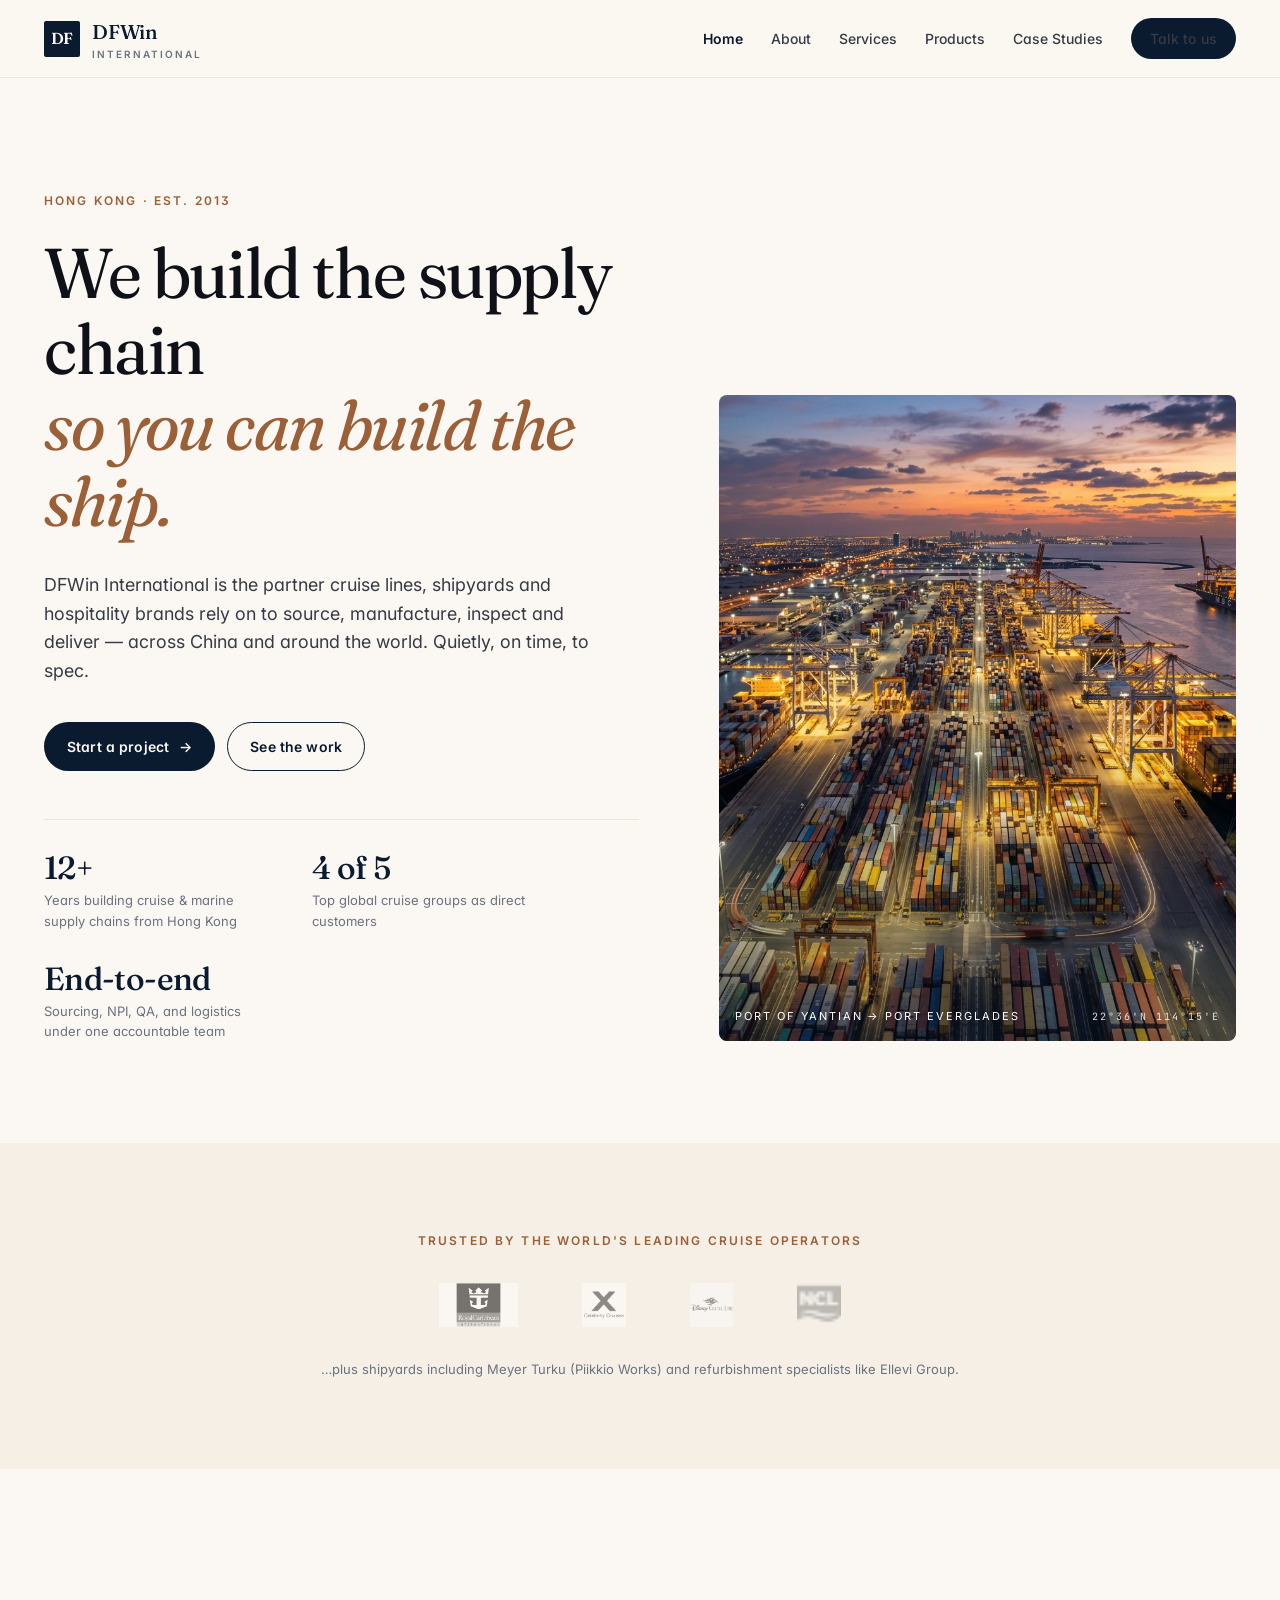
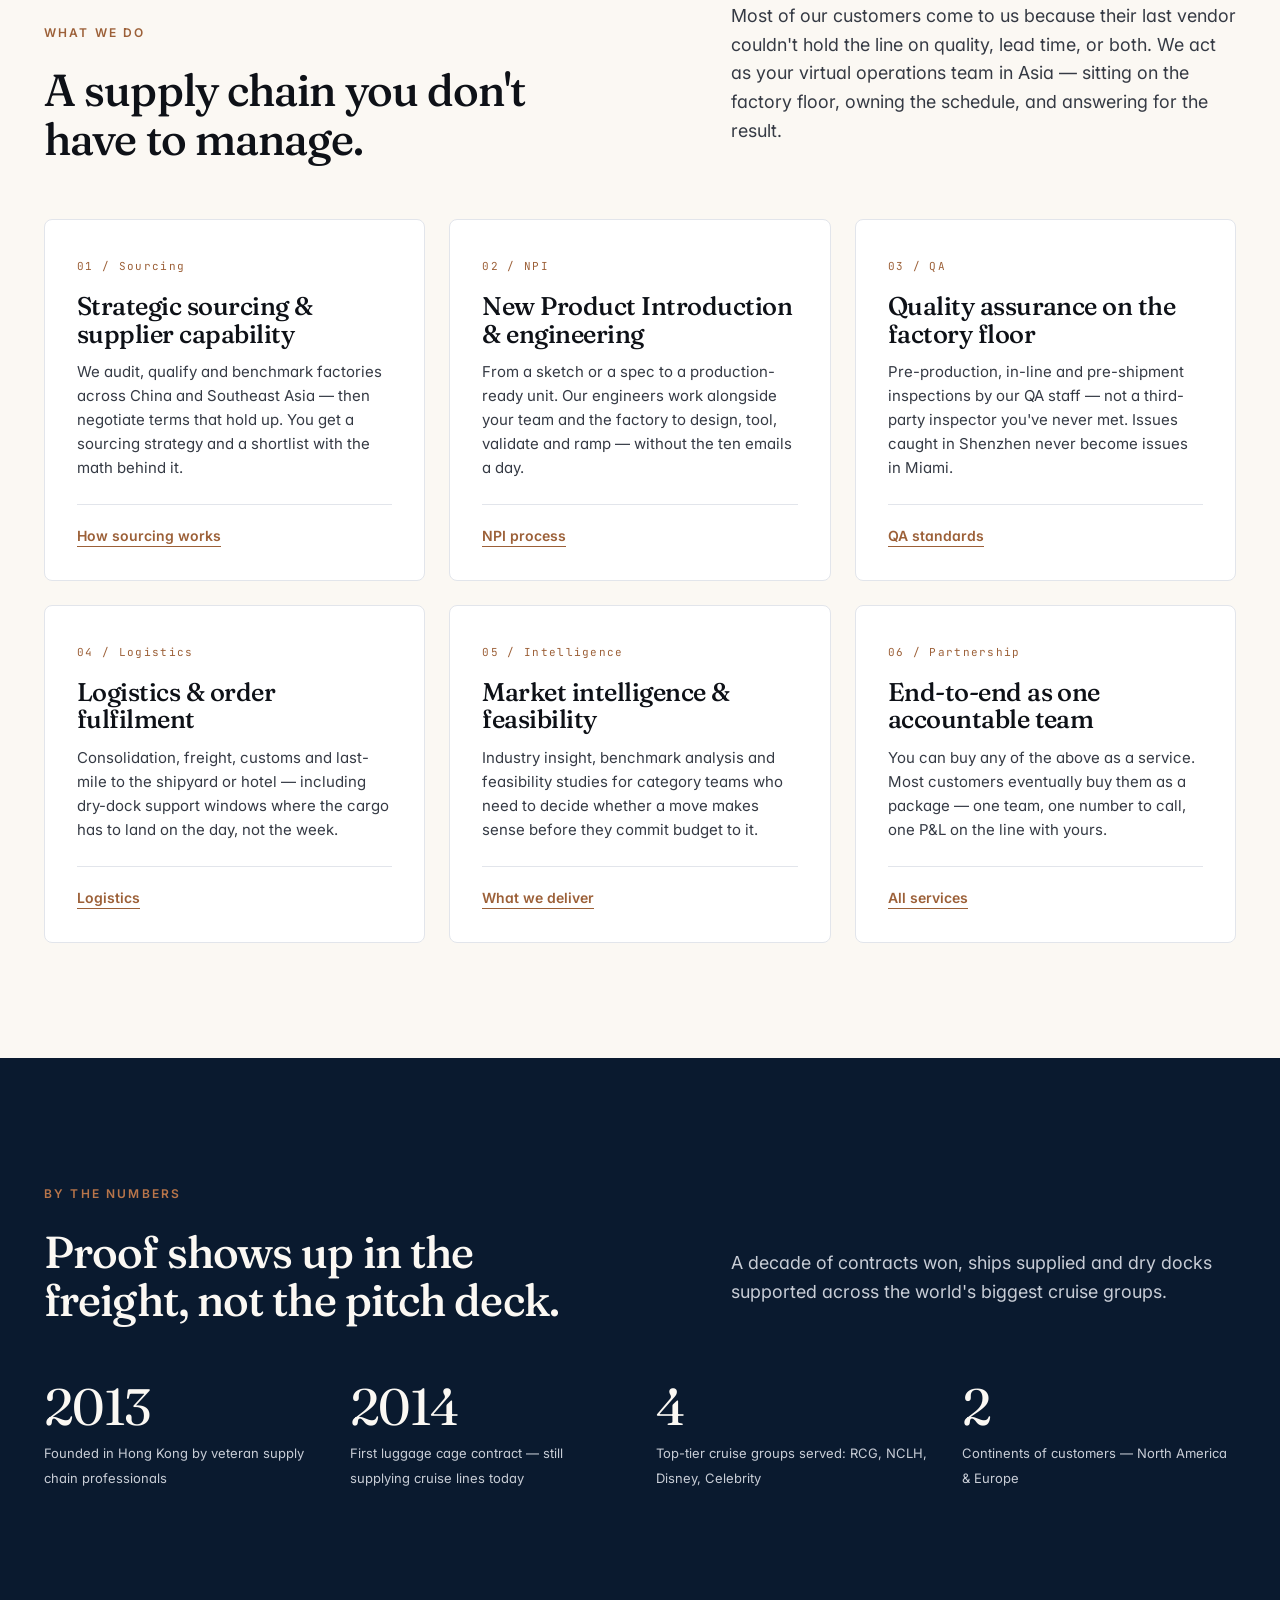
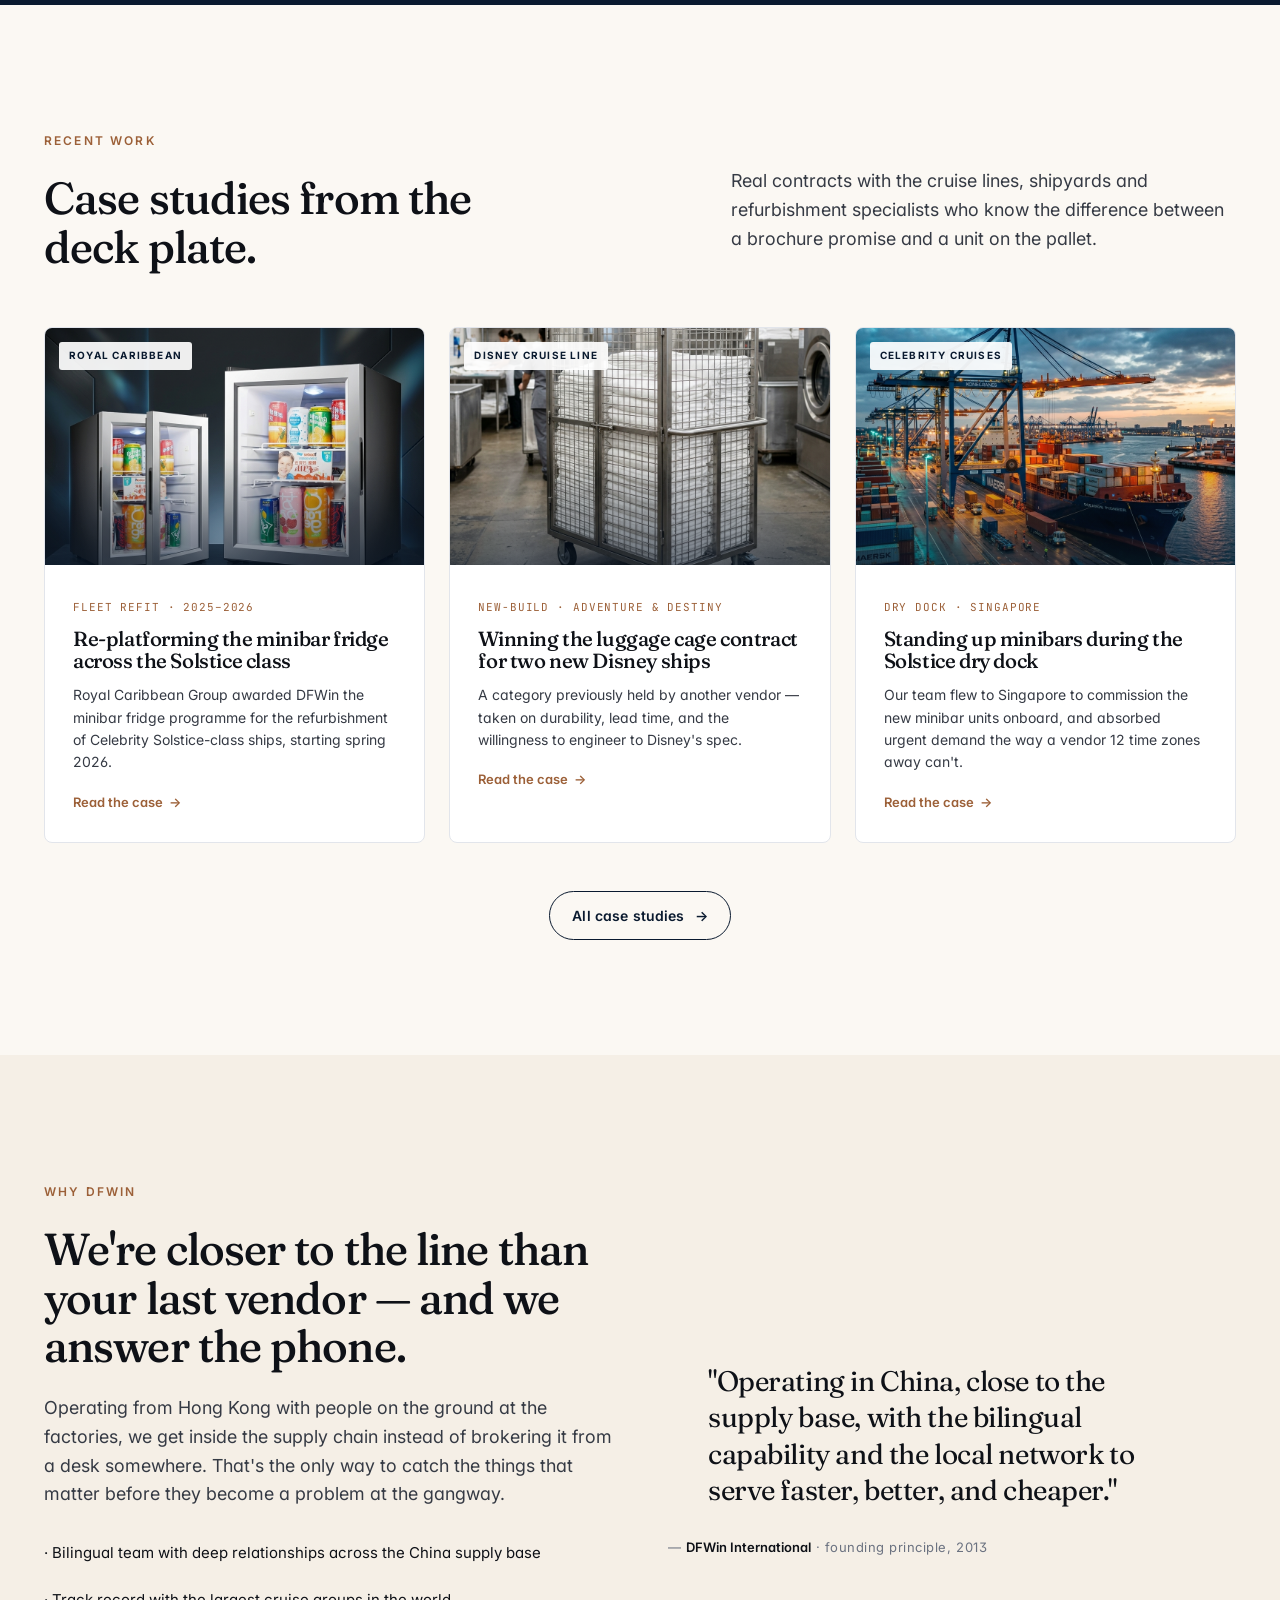
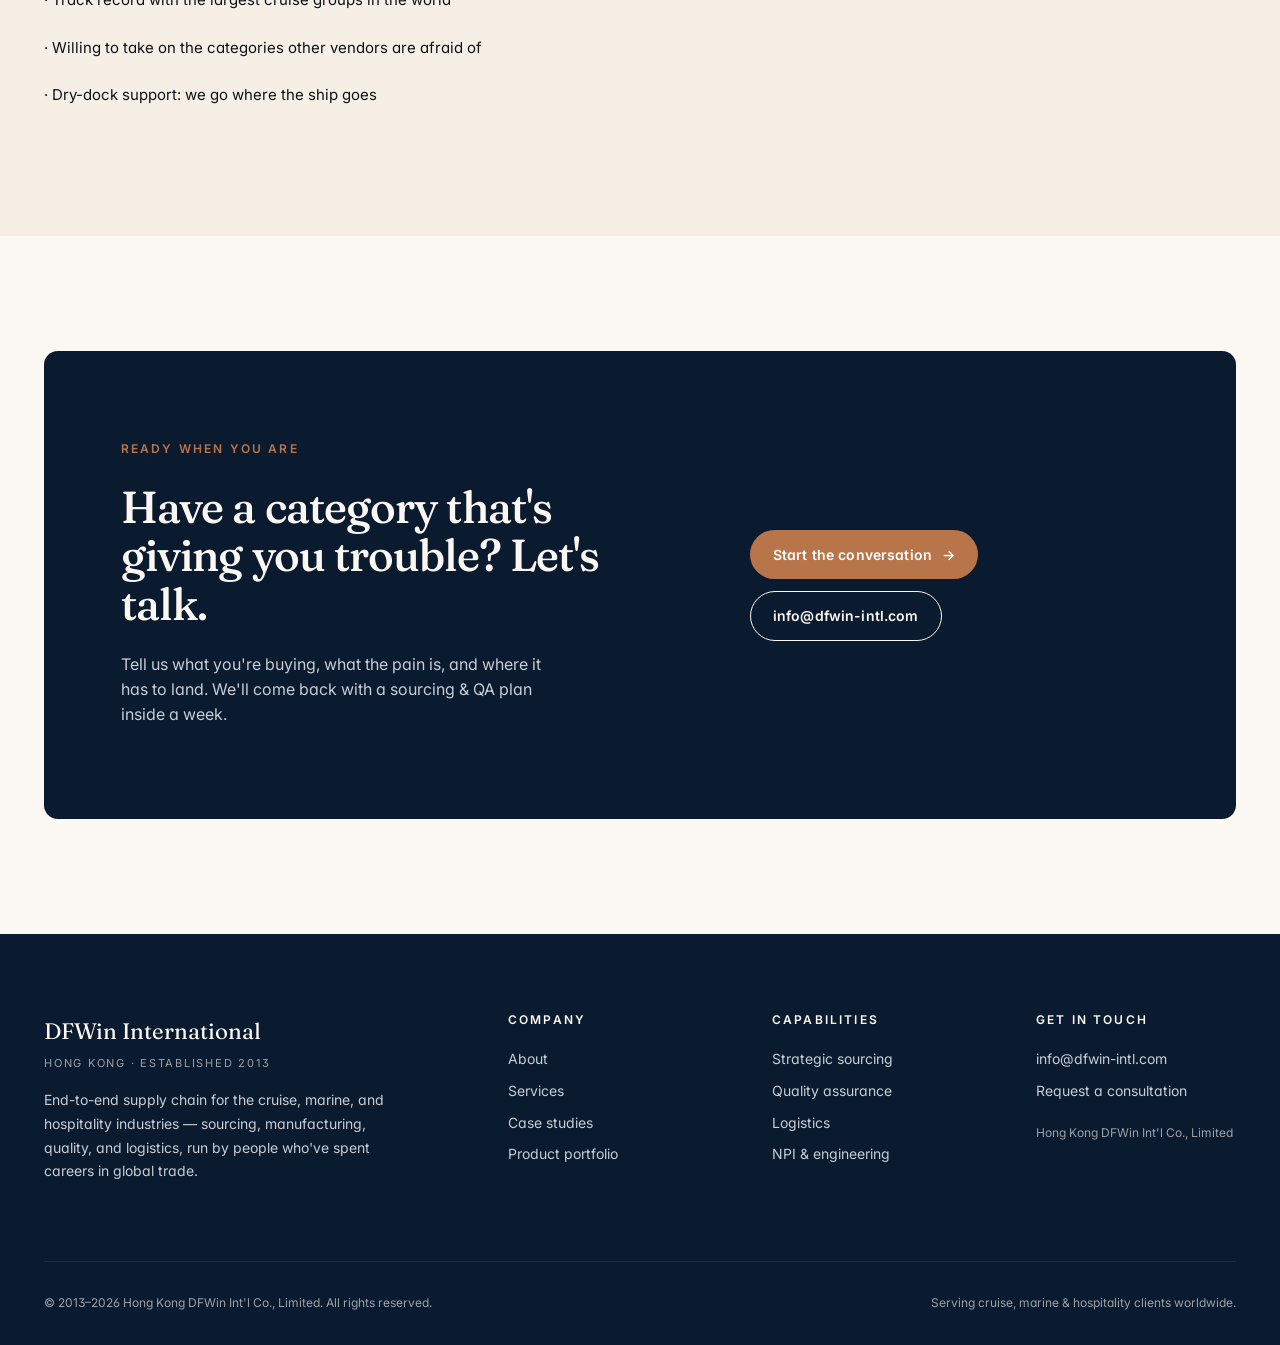
==== index.html @ 31b8bef3 "Initial deploy: DFWin International rebuilt site" ====
<!DOCTYPE html>
<html lang="en">
<head>
  <meta charset="UTF-8">
  <meta name="viewport" content="width=device-width, initial-scale=1.0">
  <meta name="theme-color" content="#0a1a2f">
  <title>DFWin International — Global supply chain for cruise, marine &amp; hospitality</title>
  <meta name="description" content="DFWin International is a Hong Kong–based supply chain partner serving the world's leading cruise lines and shipyards. Sourcing, NPI, quality assurance and logistics — end-to-end.">
  <meta property="og:type" content="website">
  <meta property="og:title" content="DFWin International — Global supply chain for cruise, marine &amp; hospitality">
  <meta property="og:description" content="Sourcing, NPI, quality assurance and logistics for the cruise and marine hospitality industry.">
  <meta property="og:image" content="images/container_port.png">
  <meta property="og:site_name" content="DFWin International">
  <link rel="preconnect" href="https://fonts.googleapis.com">
  <link rel="preconnect" href="https://fonts.gstatic.com" crossorigin>
  <link href="https://fonts.googleapis.com/css2?family=Fraunces:opsz,wght,SOFT@9..144,300..600,0..100&family=Inter:wght@400;500;600;700&family=JetBrains+Mono:wght@500&display=swap" rel="stylesheet">
  <link rel="stylesheet" href="assets/css/main.css">
</head>
<body>

<header class="nav" role="banner">
  <div class="nav-inner">
    <a class="brand" href="index.html" aria-label="DFWin International — home">
      <span class="brand-mark">DF</span>
      <span>DFWin<small>International</small></span>
    </a>
    <nav class="nav-links" aria-label="Primary">
      <a href="index.html">Home</a>
      <a href="about.html">About</a>
      <a href="services.html">Services</a>
      <a href="products.html">Products</a>
      <a href="case-studies.html">Case Studies</a>
      <a href="contact.html" class="btn btn-primary" style="padding: 9px 18px;">Talk to us</a>
    </nav>
    <button class="nav-mobile-toggle" data-nav-toggle aria-expanded="false" aria-controls="nav-mobile" aria-label="Open menu">
      <svg width="20" height="20" viewBox="0 0 24 24" fill="none" stroke="currentColor" stroke-width="1.6"><path d="M3 7h18M3 12h18M3 17h18" stroke-linecap="round"/></svg>
    </button>
  </div>
  <div class="nav-mobile" id="nav-mobile" data-nav-mobile>
    <a href="index.html">Home</a>
    <a href="about.html">About</a>
    <a href="services.html">Services</a>
    <a href="products.html">Products</a>
    <a href="case-studies.html">Case Studies</a>
    <a href="contact.html">Talk to us</a>
  </div>
</header>

<main>

  <!-- ============== HERO ============== -->
  <section class="hero" aria-labelledby="hero-h">
    <div class="container">
      <div class="hero-grid">
        <div class="reveal">
          <p class="eyebrow mb-3">Hong Kong · Est. 2013</p>
          <h1 id="hero-h" class="font-display">
            We build the supply chain<br>
            <em>so you can build the ship.</em>
          </h1>
          <p class="lede mt-4" style="max-width: 52ch;">
            DFWin International is the partner cruise lines, shipyards and hospitality brands rely on to source, manufacture, inspect and deliver — across China and around the world. Quietly, on time, to spec.
          </p>
          <div class="mt-4" style="display:flex; flex-wrap:wrap; gap:12px; margin-top:36px;">
            <a class="btn btn-primary btn-arrow" href="contact.html">Start a project</a>
            <a class="btn btn-ghost" href="case-studies.html">See the work</a>
          </div>
          <div class="hero-meta">
            <div class="hero-meta-item"><strong>12+</strong><span>Years building cruise &amp; marine supply chains from Hong Kong</span></div>
            <div class="hero-meta-item"><strong>4 of 5</strong><span>Top global cruise groups as direct customers</span></div>
            <div class="hero-meta-item"><strong>End-to-end</strong><span>Sourcing, NPI, QA, and logistics under one accountable team</span></div>
          </div>
        </div>
        <div class="hero-media reveal" aria-hidden="true">
          <img src="images/container_port.png" alt="" loading="eager" decoding="async">
          <div class="hero-tag">
            <span>Port of Yantian → Port Everglades</span>
            <span>22°36'N 114°15'E</span>
          </div>
        </div>
      </div>
    </div>
  </section>

  <!-- ============== TRUSTED BY ============== -->
  <section class="section-tight surface-cream" aria-labelledby="trust-h">
    <div class="container reveal">
      <p id="trust-h" class="eyebrow center mb-4">Trusted by the world's leading cruise operators</p>
      <div class="logo-strip">
        <img src="images/logo-rccl.png" alt="Royal Caribbean Group">
        <img src="images/logo-celebrity.png" alt="Celebrity Cruises">
        <img src="images/logo-disney.png" alt="Disney Cruise Line">
        <img src="images/logo-ncl.png" alt="Norwegian Cruise Line">
      </div>
      <p class="center muted mt-4" style="font-size: 13px;">…plus shipyards including Meyer Turku (Piikkio Works) and refurbishment specialists like Ellevi Group.</p>
    </div>
  </section>

  <!-- ============== WHAT WE DO ============== -->
  <section aria-labelledby="services-h">
    <div class="container">
      <div class="sec-head reveal">
        <div>
          <p class="eyebrow mb-3">What we do</p>
          <h2 id="services-h">A supply chain you don't have to manage.</h2>
        </div>
        <p class="lede">Most of our customers come to us because their last vendor couldn't hold the line on quality, lead time, or both. We act as your virtual operations team in Asia — sitting on the factory floor, owning the schedule, and answering for the result.</p>
      </div>

      <div class="grid grid-3">
        <article class="card reveal">
          <span class="card-num">01 / Sourcing</span>
          <h3>Strategic sourcing &amp; supplier capability</h3>
          <p>We audit, qualify and benchmark factories across China and Southeast Asia — then negotiate terms that hold up. You get a sourcing strategy and a shortlist with the math behind it.</p>
          <div class="card-foot"><a class="btn-link" href="services.html#sourcing">How sourcing works</a></div>
        </article>

        <article class="card reveal" style="transition-delay: 80ms;">
          <span class="card-num">02 / NPI</span>
          <h3>New Product Introduction &amp; engineering</h3>
          <p>From a sketch or a spec to a production-ready unit. Our engineers work alongside your team and the factory to design, tool, validate and ramp — without the ten emails a day.</p>
          <div class="card-foot"><a class="btn-link" href="services.html#npi">NPI process</a></div>
        </article>

        <article class="card reveal" style="transition-delay: 160ms;">
          <span class="card-num">03 / QA</span>
          <h3>Quality assurance on the factory floor</h3>
          <p>Pre-production, in-line and pre-shipment inspections by our QA staff — not a third-party inspector you've never met. Issues caught in Shenzhen never become issues in Miami.</p>
          <div class="card-foot"><a class="btn-link" href="services.html#quality">QA standards</a></div>
        </article>

        <article class="card reveal" style="transition-delay: 240ms;">
          <span class="card-num">04 / Logistics</span>
          <h3>Logistics &amp; order fulfilment</h3>
          <p>Consolidation, freight, customs and last-mile to the shipyard or hotel — including dry-dock support windows where the cargo has to land on the day, not the week.</p>
          <div class="card-foot"><a class="btn-link" href="services.html#logistics">Logistics</a></div>
        </article>

        <article class="card reveal" style="transition-delay: 320ms;">
          <span class="card-num">05 / Intelligence</span>
          <h3>Market intelligence &amp; feasibility</h3>
          <p>Industry insight, benchmark analysis and feasibility studies for category teams who need to decide whether a move makes sense before they commit budget to it.</p>
          <div class="card-foot"><a class="btn-link" href="services.html#intelligence">What we deliver</a></div>
        </article>

        <article class="card reveal" style="transition-delay: 400ms;">
          <span class="card-num">06 / Partnership</span>
          <h3>End-to-end as one accountable team</h3>
          <p>You can buy any of the above as a service. Most customers eventually buy them as a package — one team, one number to call, one P&amp;L on the line with yours.</p>
          <div class="card-foot"><a class="btn-link" href="services.html">All services</a></div>
        </article>
      </div>
    </div>
  </section>

  <!-- ============== STATS / PROOF ============== -->
  <section class="surface-dark" aria-labelledby="proof-h">
    <div class="container">
      <div class="sec-head reveal">
        <div>
          <p class="eyebrow on-dark mb-3">By the numbers</p>
          <h2 id="proof-h">Proof shows up in the freight, not the pitch deck.</h2>
        </div>
        <p class="lede" style="color: var(--ink-300);">A decade of contracts won, ships supplied and dry docks supported across the world's biggest cruise groups.</p>
      </div>
      <div class="stats reveal">
        <div class="stat"><strong>2013</strong><span>Founded in Hong Kong by veteran supply chain professionals</span></div>
        <div class="stat"><strong>2014</strong><span>First luggage cage contract — still supplying cruise lines today</span></div>
        <div class="stat"><strong>4</strong><span>Top-tier cruise groups served: RCG, NCLH, Disney, Celebrity</span></div>
        <div class="stat"><strong>2</strong><span>Continents of customers — North America &amp; Europe</span></div>
      </div>
    </div>
  </section>

  <!-- ============== CASE STUDIES ============== -->
  <section aria-labelledby="cs-h">
    <div class="container">
      <div class="sec-head reveal">
        <div>
          <p class="eyebrow mb-3">Recent work</p>
          <h2 id="cs-h">Case studies from the deck plate.</h2>
        </div>
        <p class="lede">Real contracts with the cruise lines, shipyards and refurbishment specialists who know the difference between a brochure promise and a unit on the pallet.</p>
      </div>

      <div class="grid grid-3">
        <a class="cs-card reveal" href="case-studies/royal-caribbean-minibar.html">
          <div class="cs-card-img">
            <span class="cs-card-logo">Royal Caribbean</span>
            <img src="images/enhanced_minibar_1777583844009.png" alt="Minibar fridge installed in a cruise cabin">
          </div>
          <div class="cs-card-body">
            <span class="cs-card-tag">Fleet refit · 2025–2026</span>
            <h3>Re-platforming the minibar fridge across the Solstice class</h3>
            <p>Royal Caribbean Group awarded DFWin the minibar fridge programme for the refurbishment of Celebrity Solstice-class ships, starting spring 2026.</p>
            <span class="cs-card-foot">Read the case</span>
          </div>
        </a>

        <a class="cs-card reveal" href="case-studies/disney-cruise-luggage-cage.html" style="transition-delay: 80ms;">
          <div class="cs-card-img">
            <span class="cs-card-logo">Disney Cruise Line</span>
            <img src="images/laundry_cage_1777583398647.png" alt="Heavy-duty luggage cage on a cruise ship deck">
          </div>
          <div class="cs-card-body">
            <span class="cs-card-tag">New-build · Adventure &amp; Destiny</span>
            <h3>Winning the luggage cage contract for two new Disney ships</h3>
            <p>A category previously held by another vendor — taken on durability, lead time, and the willingness to engineer to Disney's spec.</p>
            <span class="cs-card-foot">Read the case</span>
          </div>
        </a>

        <a class="cs-card reveal" href="case-studies/celebrity-solstice-drydock.html" style="transition-delay: 160ms;">
          <div class="cs-card-img">
            <span class="cs-card-logo">Celebrity Cruises</span>
            <img src="images/marine_engineering.png" alt="Engineer working dockside during a cruise ship dry dock">
          </div>
          <div class="cs-card-body">
            <span class="cs-card-tag">Dry dock · Singapore</span>
            <h3>Standing up minibars during the Solstice dry dock</h3>
            <p>Our team flew to Singapore to commission the new minibar units onboard, and absorbed urgent demand the way a vendor 12 time zones away can't.</p>
            <span class="cs-card-foot">Read the case</span>
          </div>
        </a>
      </div>

      <div class="center mt-6 reveal">
        <a class="btn btn-ghost btn-arrow" href="case-studies.html">All case studies</a>
      </div>
    </div>
  </section>

  <!-- ============== PULL QUOTE / DIFFERENTIATOR ============== -->
  <section class="surface-cream" aria-labelledby="diff-h">
    <div class="container">
      <div class="grid grid-2 reveal" style="align-items: center;">
        <div>
          <p class="eyebrow mb-3">Why DFWin</p>
          <h2 id="diff-h" class="mb-3">We're closer to the line than your last vendor — and we answer the phone.</h2>
          <p class="lede">Operating from Hong Kong with people on the ground at the factories, we get inside the supply chain instead of brokering it from a desk somewhere. That's the only way to catch the things that matter before they become a problem at the gangway.</p>
          <ul class="flow mt-4" style="list-style: none; padding: 0; font-size: 15px;">
            <li>· Bilingual team with deep relationships across the China supply base</li>
            <li>· Track record with the largest cruise groups in the world</li>
            <li>· Willing to take on the categories other vendors are afraid of</li>
            <li>· Dry-dock support: we go where the ship goes</li>
          </ul>
        </div>
        <figure style="margin: 0;">
          <blockquote class="pull">
            "Operating in China, close to the supply base, with the bilingual capability and the local network to serve faster, better, and cheaper."
          </blockquote>
          <span class="pull-cite">— <strong>DFWin International</strong> · founding principle, 2013</span>
        </figure>
      </div>
    </div>
  </section>

  <!-- ============== CTA ============== -->
  <section aria-labelledby="cta-h">
    <div class="container">
      <div class="cta-band reveal">
        <div>
          <p class="eyebrow on-dark mb-3">Ready when you are</p>
          <h2 id="cta-h">Have a category that's giving you trouble? Let's talk.</h2>
          <p class="mt-3">Tell us what you're buying, what the pain is, and where it has to land. We'll come back with a sourcing &amp; QA plan inside a week.</p>
        </div>
        <div class="cta-actions">
          <a class="btn btn-accent btn-arrow" href="contact.html">Start the conversation</a>
          <a class="btn btn-on-dark btn-ghost" href="mailto:info@dfwin-intl.com">info@dfwin-intl.com</a>
        </div>
      </div>
    </div>
  </section>

</main>

<footer class="footer" role="contentinfo">
  <div class="container">
    <div class="footer-grid">
      <div>
        <div class="footer-brand">DFWin International
          <small>Hong Kong · Established 2013</small>
        </div>
        <p style="max-width: 38ch; font-size: 14px; line-height: 1.7; color: var(--ink-300);">End-to-end supply chain for the cruise, marine, and hospitality industries — sourcing, manufacturing, quality, and logistics, run by people who've spent careers in global trade.</p>
      </div>
      <div>
        <h4>Company</h4>
        <a href="about.html">About</a>
        <a href="services.html">Services</a>
        <a href="case-studies.html">Case studies</a>
        <a href="products.html">Product portfolio</a>
      </div>
      <div>
        <h4>Capabilities</h4>
        <a href="services.html#sourcing">Strategic sourcing</a>
        <a href="services.html#quality">Quality assurance</a>
        <a href="services.html#logistics">Logistics</a>
        <a href="services.html#npi">NPI &amp; engineering</a>
      </div>
      <div>
        <h4>Get in touch</h4>
        <a href="mailto:info@dfwin-intl.com">info@dfwin-intl.com</a>
        <a href="contact.html">Request a consultation</a>
        <p style="font-size: 12px; color: var(--ink-400); margin-top: 16px; line-height: 1.6;">Hong Kong DFWin Int'l Co., Limited</p>
      </div>
    </div>
    <div class="footer-meta">
      <span>© 2013–2026 Hong Kong DFWin Int'l Co., Limited. All rights reserved.</span>
      <span>Serving cruise, marine &amp; hospitality clients worldwide.</span>
    </div>
  </div>
</footer>

<script src="assets/js/main.js"></script>
</body>
</html>
---- assets/css/main.css ----
/* ============================================================
   DFWin International — Design System
   Editorial / premium / maritime B2B
   ============================================================ */

:root {
  /* Brand palette */
  --navy-900: #0a1a2f;
  --navy-800: #11253f;
  --navy-700: #1a3454;
  --navy-600: #2a4a6f;
  --cream-50:  #fbf8f3;
  --cream-100: #f5efe6;
  --cream-200: #ebe2d3;
  --copper-500: #b8754a;
  --copper-600: #9c6038;
  --copper-700: #7a4a2c;
  --teal-700:  #1e5e5e;
  --teal-800:  #144848;
  --ink-900:  #0e1117;
  --ink-800:  #1a1f29;
  --ink-700:  #353a44;
  --ink-500:  #6b7280;
  --ink-400:  #9aa0ab;
  --ink-300:  #c8cdd6;
  --ink-200:  #e2e5eb;
  --ink-100:  #eef0f4;

  /* Semantic */
  --bg:       var(--cream-50);
  --bg-alt:   var(--cream-100);
  --bg-dark:  var(--navy-900);
  --surface:  #ffffff;
  --text:     var(--ink-900);
  --text-soft:var(--ink-700);
  --text-mute:var(--ink-500);
  --accent:   var(--copper-500);
  --rule:     var(--ink-200);

  /* Type */
  --font-display: "Fraunces", Georgia, "Times New Roman", serif;
  --font-sans:    "Inter", -apple-system, BlinkMacSystemFont, "Segoe UI", sans-serif;
  --font-mono:    "JetBrains Mono", ui-monospace, SFMono-Regular, Menlo, monospace;

  /* Scale */
  --container:    1240px;
  --container-tight: 880px;

  /* Radii */
  --r-sm: 4px;
  --r-md: 8px;
  --r-lg: 14px;
  --r-xl: 24px;
}

/* ---------- Reset & base ---------- */
*, *::before, *::after { box-sizing: border-box; }
html { scroll-behavior: smooth; -webkit-text-size-adjust: 100%; }
body {
  margin: 0;
  font-family: var(--font-sans);
  font-weight: 400;
  color: var(--text);
  background: var(--bg);
  line-height: 1.55;
  font-feature-settings: "ss01", "cv11";
  -webkit-font-smoothing: antialiased;
  text-rendering: optimizeLegibility;
}
img { max-width: 100%; height: auto; display: block; }
a { color: inherit; text-decoration: none; }
button { font: inherit; cursor: pointer; }

/* ---------- Typography ---------- */
.font-display { font-family: var(--font-display); font-optical-sizing: auto; }
.eyebrow {
  font-family: var(--font-sans);
  font-size: 12px;
  font-weight: 600;
  letter-spacing: 0.18em;
  text-transform: uppercase;
  color: var(--copper-600);
}
.eyebrow.on-dark { color: var(--copper-500); }

h1, .h1, h2, .h2, h3, .h3, h4, .h4 {
  font-family: var(--font-display);
  font-weight: 500;
  letter-spacing: -0.02em;
  color: var(--text);
  margin: 0;
  line-height: 1.08;
  font-variation-settings: "SOFT" 30, "WONK" 0;
}
h1, .h1 { font-size: clamp(2.6rem, 5.5vw, 4.6rem); font-weight: 400; }
h2, .h2 { font-size: clamp(2rem, 3.5vw, 2.9rem); }
h3, .h3 { font-size: clamp(1.4rem, 2vw, 1.7rem); font-weight: 500; }
h4, .h4 { font-size: 1.15rem; font-weight: 600; font-family: var(--font-sans); letter-spacing: 0; }

.lede { font-size: clamp(1.05rem, 1.4vw, 1.25rem); color: var(--text-soft); line-height: 1.6; max-width: 60ch; }
.muted { color: var(--text-mute); }

::selection { background: var(--copper-500); color: #fff; }

/* ---------- Layout ---------- */
.container { width: 100%; max-width: var(--container); margin: 0 auto; padding: 0 24px; }
.container-tight { max-width: var(--container-tight); margin: 0 auto; padding: 0 24px; }
section { padding: clamp(72px, 9vw, 128px) 0; }
.section-tight { padding: clamp(56px, 6vw, 88px) 0; }

.grid { display: grid; gap: 24px; }
.grid-2 { grid-template-columns: 1fr; gap: 32px; }
.grid-3 { grid-template-columns: 1fr; gap: 24px; }
.grid-4 { grid-template-columns: repeat(2, 1fr); gap: 16px; }
@media (min-width: 740px) {
  .grid-2 { grid-template-columns: 1fr 1fr; gap: 56px; }
  .grid-3 { grid-template-columns: repeat(3, 1fr); }
  .grid-4 { grid-template-columns: repeat(4, 1fr); }
}

/* ---------- Surfaces ---------- */
.surface-cream { background: var(--cream-100); }
.surface-dark  { background: var(--bg-dark); color: var(--cream-50); }
.surface-dark h1, .surface-dark h2, .surface-dark h3, .surface-dark h4 { color: var(--cream-50); }
.surface-dark .lede, .surface-dark .muted { color: var(--ink-300); }
.surface-dark .rule { border-color: rgba(255,255,255,0.12); }

.rule { border-top: 1px solid var(--rule); }
.rule-thin { border-top: 1px solid var(--rule); }

/* ---------- Nav ---------- */
.nav {
  position: sticky;
  top: 0;
  z-index: 50;
  background: rgba(251, 248, 243, 0.85);
  backdrop-filter: saturate(180%) blur(14px);
  -webkit-backdrop-filter: saturate(180%) blur(14px);
  border-bottom: 1px solid rgba(10, 26, 47, 0.08);
}
.nav-inner {
  max-width: var(--container);
  margin: 0 auto;
  padding: 16px 24px;
  display: flex;
  align-items: center;
  justify-content: space-between;
  gap: 24px;
}
.brand { display: flex; align-items: center; gap: 12px; font-family: var(--font-display); font-size: 1.25rem; font-weight: 500; letter-spacing: -0.01em; color: var(--navy-900); }
.brand-mark {
  width: 36px; height: 36px;
  background: var(--navy-900);
  color: var(--cream-50);
  display: grid; place-items: center;
  font-family: var(--font-display);
  font-weight: 600;
  border-radius: 2px;
  letter-spacing: -0.02em;
  font-size: 1rem;
}
.brand small { display: block; font-family: var(--font-sans); font-size: 10px; letter-spacing: 0.2em; color: var(--text-mute); font-weight: 600; text-transform: uppercase; line-height: 1.4; }
.nav-links { display: none; align-items: center; gap: 28px; }
.nav-links a { font-size: 14px; color: var(--text-soft); font-weight: 500; transition: color 150ms ease; }
.nav-links a:hover, .nav-links a[aria-current="page"] { color: var(--navy-900); }
.nav-links a[aria-current="page"] { font-weight: 600; }
@media (min-width: 900px) { .nav-links { display: flex; } }

.nav-mobile-toggle { display: inline-flex; align-items: center; justify-content: center; width: 40px; height: 40px; border: 1px solid var(--rule); background: transparent; border-radius: var(--r-sm); }
@media (min-width: 900px) { .nav-mobile-toggle { display: none; } }

.nav-mobile {
  display: none;
  border-top: 1px solid var(--rule);
  padding: 12px 24px 20px;
  background: var(--bg);
}
.nav-mobile a { display: block; padding: 10px 0; font-size: 15px; color: var(--text-soft); border-bottom: 1px solid var(--rule); }
.nav-mobile.open { display: block; }
@media (min-width: 900px) { .nav-mobile { display: none !important; } }

/* ---------- Buttons ---------- */
.btn { display: inline-flex; align-items: center; gap: 10px; padding: 13px 22px; font-size: 14px; font-weight: 600; letter-spacing: 0.01em; border-radius: 999px; transition: all 200ms ease; border: 1px solid transparent; white-space: nowrap; }
.btn-primary { background: var(--navy-900); color: var(--cream-50); }
.btn-primary:hover { background: var(--navy-700); }
.btn-accent { background: var(--copper-500); color: #fff; }
.btn-accent:hover { background: var(--copper-600); }
.btn-ghost { background: transparent; color: var(--navy-900); border-color: var(--navy-900); }
.btn-ghost:hover { background: var(--navy-900); color: var(--cream-50); }
.btn-link { background: transparent; padding: 0; font-size: 14px; font-weight: 600; color: var(--copper-600); border-bottom: 1px solid currentColor; border-radius: 0; padding-bottom: 2px; }
.btn-link:hover { color: var(--copper-700); }
.btn-on-dark.btn-ghost { color: var(--cream-50); border-color: var(--cream-50); }
.btn-on-dark.btn-ghost:hover { background: var(--cream-50); color: var(--navy-900); }
.btn-arrow::after { content: "→"; transition: transform 200ms ease; }
.btn-arrow:hover::after { transform: translateX(3px); }

/* ---------- Hero ---------- */
.hero {
  position: relative;
  padding-top: clamp(64px, 8vw, 112px);
  padding-bottom: clamp(64px, 8vw, 112px);
  overflow: hidden;
}
.hero-grid { display: grid; grid-template-columns: 1fr; gap: 56px; align-items: end; }
@media (min-width: 1000px) { .hero-grid { grid-template-columns: 1.15fr 1fr; gap: 80px; } }
.hero h1 { margin-bottom: 28px; }
.hero h1 em { font-style: italic; font-weight: 400; color: var(--copper-600); font-feature-settings: "ss01"; }
.hero-meta { display: flex; flex-wrap: wrap; gap: 32px 48px; margin-top: 48px; padding-top: 32px; border-top: 1px solid var(--rule); }
.hero-meta-item { font-size: 13px; color: var(--text-mute); max-width: 220px; }
.hero-meta-item strong { display: block; font-family: var(--font-display); font-size: 2rem; font-weight: 500; color: var(--navy-900); letter-spacing: -0.02em; line-height: 1; margin-bottom: 6px; }

.hero-media {
  position: relative;
  aspect-ratio: 4/5;
  border-radius: var(--r-md);
  overflow: hidden;
  background: var(--ink-200);
}
.hero-media img { width: 100%; height: 100%; object-fit: cover; }
.hero-media::after {
  content: "";
  position: absolute; inset: 0;
  background: linear-gradient(180deg, rgba(10,26,47,0) 50%, rgba(10,26,47,0.35) 100%);
}
.hero-tag {
  position: absolute; left: 16px; bottom: 16px; right: 16px;
  font-size: 11px; letter-spacing: 0.18em; text-transform: uppercase; color: #fff;
  display: flex; align-items: center; justify-content: space-between; gap: 12px;
  z-index: 1;
}
.hero-tag span:last-child { font-family: var(--font-mono); font-size: 10px; opacity: 0.85; }

/* ---------- Section heading ---------- */
.sec-head { display: grid; grid-template-columns: 1fr; gap: 24px; align-items: end; margin-bottom: 56px; }
@media (min-width: 800px) { .sec-head { grid-template-columns: 1.2fr 1fr; gap: 80px; } }
.sec-head h2 { max-width: 18ch; }
.sec-head p { max-width: 50ch; }

/* ---------- Cards ---------- */
.card {
  background: var(--surface);
  border: 1px solid var(--rule);
  border-radius: var(--r-md);
  padding: 32px;
  transition: transform 280ms cubic-bezier(.2,.7,.2,1), box-shadow 280ms ease, border-color 200ms ease;
}
.card:hover {
  transform: translateY(-3px);
  box-shadow: 0 24px 48px -28px rgba(10, 26, 47, 0.25);
  border-color: var(--ink-300);
}
.card-num { font-family: var(--font-mono); font-size: 11px; color: var(--copper-600); letter-spacing: 0.12em; }
.card h3 { margin: 16px 0 12px; }
.card p { color: var(--text-soft); font-size: 15px; line-height: 1.6; margin: 0; }
.card-foot { margin-top: 24px; padding-top: 18px; border-top: 1px solid var(--rule); }

/* Case-study card */
.cs-card {
  display: block;
  background: var(--surface);
  border: 1px solid var(--rule);
  border-radius: var(--r-md);
  overflow: hidden;
  transition: transform 280ms cubic-bezier(.2,.7,.2,1), box-shadow 280ms ease;
}
.cs-card:hover { transform: translateY(-4px); box-shadow: 0 24px 48px -28px rgba(10, 26, 47, 0.25); }
.cs-card-img { aspect-ratio: 16/10; background: var(--ink-200); overflow: hidden; position: relative; }
.cs-card-img img { width: 100%; height: 100%; object-fit: cover; transition: transform 600ms cubic-bezier(.2,.7,.2,1); }
.cs-card:hover .cs-card-img img { transform: scale(1.04); }
.cs-card-img::after {
  content: "";
  position: absolute; inset: 0;
  background: linear-gradient(180deg, rgba(10,26,47,0) 55%, rgba(10,26,47,0.55) 100%);
}
.cs-card-logo {
  position: absolute; top: 14px; left: 14px; z-index: 1;
  background: rgba(255,255,255,0.92); padding: 6px 10px; border-radius: 3px;
  font-size: 10px; font-weight: 700; letter-spacing: 0.12em; text-transform: uppercase; color: var(--navy-900);
}
.cs-card-body { padding: 28px; }
.cs-card-tag { font-family: var(--font-mono); font-size: 11px; color: var(--copper-600); letter-spacing: 0.08em; text-transform: uppercase; }
.cs-card h3 { margin: 10px 0 12px; font-size: clamp(1.2rem, 1.6vw, 1.5rem); }
.cs-card p { color: var(--text-soft); font-size: 14px; margin: 0; line-height: 1.6; }
.cs-card-foot { margin-top: 18px; font-size: 13px; font-weight: 600; color: var(--copper-600); display: inline-flex; align-items: center; gap: 6px; }
.cs-card-foot::after { content: "→"; transition: transform 200ms ease; }
.cs-card:hover .cs-card-foot::after { transform: translateX(4px); }

/* ---------- Logo strip ---------- */
.logo-strip { display: flex; flex-wrap: wrap; gap: 40px 64px; align-items: center; justify-content: center; }
.logo-strip img { height: 36px; width: auto; opacity: 0.55; filter: grayscale(1) contrast(1.05); transition: opacity 200ms ease, filter 200ms ease; }
.logo-strip img:hover { opacity: 1; filter: grayscale(0) contrast(1); }
@media (min-width: 800px) { .logo-strip img { height: 44px; } }

/* ---------- Stats band ---------- */
.stats { display: grid; grid-template-columns: repeat(2, 1fr); gap: 32px; }
@media (min-width: 800px) { .stats { grid-template-columns: repeat(4, 1fr); } }
.stat strong { display: block; font-family: var(--font-display); font-size: clamp(2.5rem, 4vw, 3.5rem); font-weight: 400; line-height: 1; letter-spacing: -0.03em; color: var(--navy-900); margin-bottom: 8px; }
.surface-dark .stat strong { color: var(--cream-50); }
.stat span { font-size: 13px; color: var(--text-mute); }
.surface-dark .stat span { color: var(--ink-300); }

/* ---------- Pull quote / testimonial ---------- */
.pull {
  font-family: var(--font-display);
  font-weight: 400;
  font-size: clamp(1.4rem, 2.2vw, 2rem);
  line-height: 1.3;
  letter-spacing: -0.015em;
  color: var(--text);
  max-width: 26ch;
}
.pull-cite { display: block; margin-top: 24px; font-family: var(--font-sans); font-size: 13px; color: var(--text-mute); letter-spacing: 0.04em; }
.pull-cite strong { color: var(--text); font-weight: 600; letter-spacing: 0; }

/* ---------- CTA band ---------- */
.cta-band {
  background: var(--bg-dark);
  color: var(--cream-50);
  border-radius: var(--r-lg);
  padding: clamp(48px, 6vw, 80px);
  display: grid;
  gap: 32px;
  align-items: center;
  grid-template-columns: 1fr;
}
@media (min-width: 800px) { .cta-band { grid-template-columns: 1.4fr 1fr; gap: 56px; } }
.cta-band h2 { color: var(--cream-50); max-width: 18ch; }
.cta-band p { color: var(--ink-300); max-width: 42ch; }
.cta-actions { display: flex; flex-wrap: wrap; gap: 12px; }

/* ---------- Footer ---------- */
.footer { background: var(--navy-900); color: var(--ink-300); padding: 80px 0 32px; }
.footer h4 { color: var(--cream-50); font-size: 12px; letter-spacing: 0.18em; text-transform: uppercase; margin-bottom: 16px; font-family: var(--font-sans); font-weight: 600; }
.footer a { color: var(--ink-300); font-size: 14px; display: block; padding: 5px 0; transition: color 150ms ease; }
.footer a:hover { color: var(--cream-50); }
.footer-grid { display: grid; gap: 48px; grid-template-columns: 1fr; margin-bottom: 64px; }
@media (min-width: 800px) { .footer-grid { grid-template-columns: 2fr 1fr 1fr 1fr; gap: 64px; } }
.footer-brand { font-family: var(--font-display); font-size: 1.4rem; color: var(--cream-50); margin-bottom: 16px; }
.footer-brand small { display: block; font-family: var(--font-sans); font-size: 11px; color: var(--ink-400); letter-spacing: 0.16em; margin-top: 6px; text-transform: uppercase; }
.footer-meta { display: flex; flex-wrap: wrap; gap: 12px 32px; justify-content: space-between; padding-top: 32px; border-top: 1px solid rgba(255,255,255,0.08); font-size: 12px; color: var(--ink-400); }

/* ---------- Utilities ---------- */
.flow > * + * { margin-top: 24px; }
.mt-2 { margin-top: 16px; } .mt-3 { margin-top: 24px; } .mt-4 { margin-top: 32px; } .mt-6 { margin-top: 48px; } .mt-8 { margin-top: 64px; }
.mb-2 { margin-bottom: 16px; } .mb-3 { margin-bottom: 24px; } .mb-4 { margin-bottom: 32px; } .mb-6 { margin-bottom: 48px; }
.center { text-align: center; }
.hide-mobile { display: none; }
@media (min-width: 800px) { .hide-mobile { display: revert; } .hide-desktop { display: none; } }

/* ---------- Forms ---------- */
.field { display: block; margin-bottom: 20px; }
.field label { display: block; font-size: 12px; font-weight: 600; letter-spacing: 0.06em; text-transform: uppercase; color: var(--text-soft); margin-bottom: 8px; }
.field input, .field select, .field textarea {
  width: 100%;
  font: inherit;
  padding: 14px 16px;
  border: 1px solid var(--rule);
  background: var(--surface);
  border-radius: var(--r-sm);
  color: var(--text);
  transition: border-color 150ms ease, box-shadow 150ms ease;
}
.field input:focus, .field select:focus, .field textarea:focus {
  outline: none;
  border-color: var(--navy-900);
  box-shadow: 0 0 0 4px rgba(10,26,47,0.06);
}
.field textarea { min-height: 140px; resize: vertical; }

/* ---------- Animations ---------- */
@media (prefers-reduced-motion: no-preference) {
  .reveal { opacity: 0; transform: translateY(18px); transition: opacity 700ms ease, transform 700ms cubic-bezier(.2,.7,.2,1); }
  .reveal.in { opacity: 1; transform: none; }
}
@media (prefers-reduced-motion: reduce) {
  .reveal { opacity: 1; transform: none; }
  * { animation: none !important; transition: none !important; }
}

/* ---------- Article (case study body) ---------- */
.article { max-width: 720px; margin: 0 auto; }
.article p, .article ul, .article ol { font-size: 17px; line-height: 1.75; color: var(--text-soft); margin: 0 0 1.4em; }
.article h2 { margin: 1.6em 0 0.5em; font-size: 1.7rem; }
.article h3 { margin: 1.4em 0 0.4em; font-size: 1.25rem; }
.article ul, .article ol { padding-left: 22px; }
.article li { margin-bottom: 8px; }
.article blockquote {
  font-family: var(--font-display);
  font-size: clamp(1.3rem, 1.8vw, 1.6rem);
  line-height: 1.4;
  font-weight: 400;
  font-style: italic;
  color: var(--navy-900);
  border-left: 3px solid var(--copper-500);
  padding: 8px 0 8px 24px;
  margin: 2em 0;
  max-width: 28ch;
}
.article-meta { display: flex; flex-wrap: wrap; gap: 24px 40px; padding: 24px 0; border-top: 1px solid var(--rule); border-bottom: 1px solid var(--rule); margin: 32px 0 48px; font-size: 13px; }
.article-meta dt { color: var(--text-mute); text-transform: uppercase; letter-spacing: 0.1em; font-size: 11px; margin-bottom: 4px; }
.article-meta dd { margin: 0; font-weight: 600; color: var(--text); }

/* ---------- Tag pills ---------- */
.pill { display: inline-block; padding: 4px 10px; border: 1px solid var(--rule); background: var(--bg-alt); border-radius: 999px; font-size: 11px; font-weight: 600; color: var(--text-soft); letter-spacing: 0.04em; text-transform: uppercase; }

/* ---------- Product grid ---------- */
.prod {
  background: var(--surface);
  border: 1px solid var(--rule);
  border-radius: var(--r-md);
  overflow: hidden;
  transition: transform 280ms cubic-bezier(.2,.7,.2,1), box-shadow 280ms ease;
}
.prod:hover { transform: translateY(-3px); box-shadow: 0 16px 36px -22px rgba(10, 26, 47, 0.22); }
.prod-img { aspect-ratio: 4/3; background: var(--cream-100); overflow: hidden; }
.prod-img img { width: 100%; height: 100%; object-fit: cover; transition: transform 500ms ease; }
.prod:hover .prod-img img { transform: scale(1.04); }
.prod-body { padding: 22px 24px 26px; }
.prod h4 { margin: 0 0 8px; font-size: 15px; }
.prod p { font-size: 13px; color: var(--text-mute); margin: 0; }
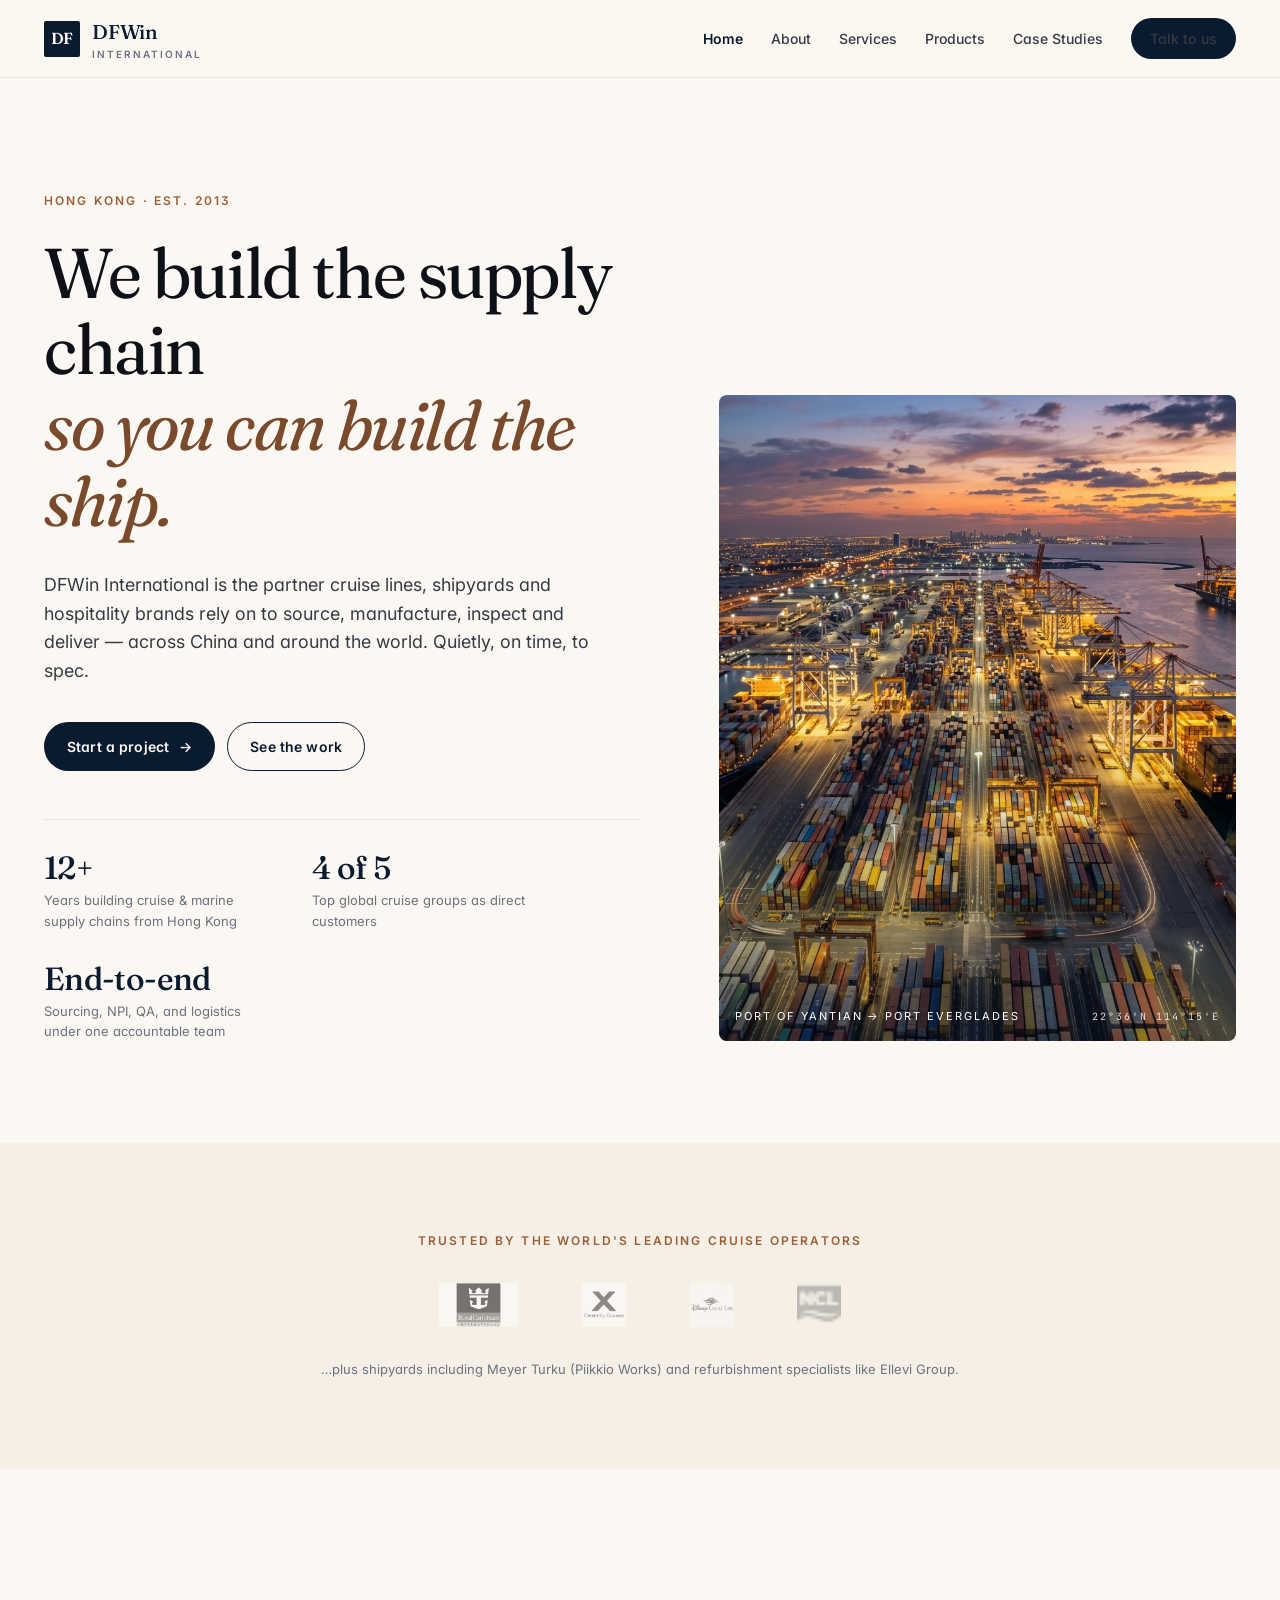
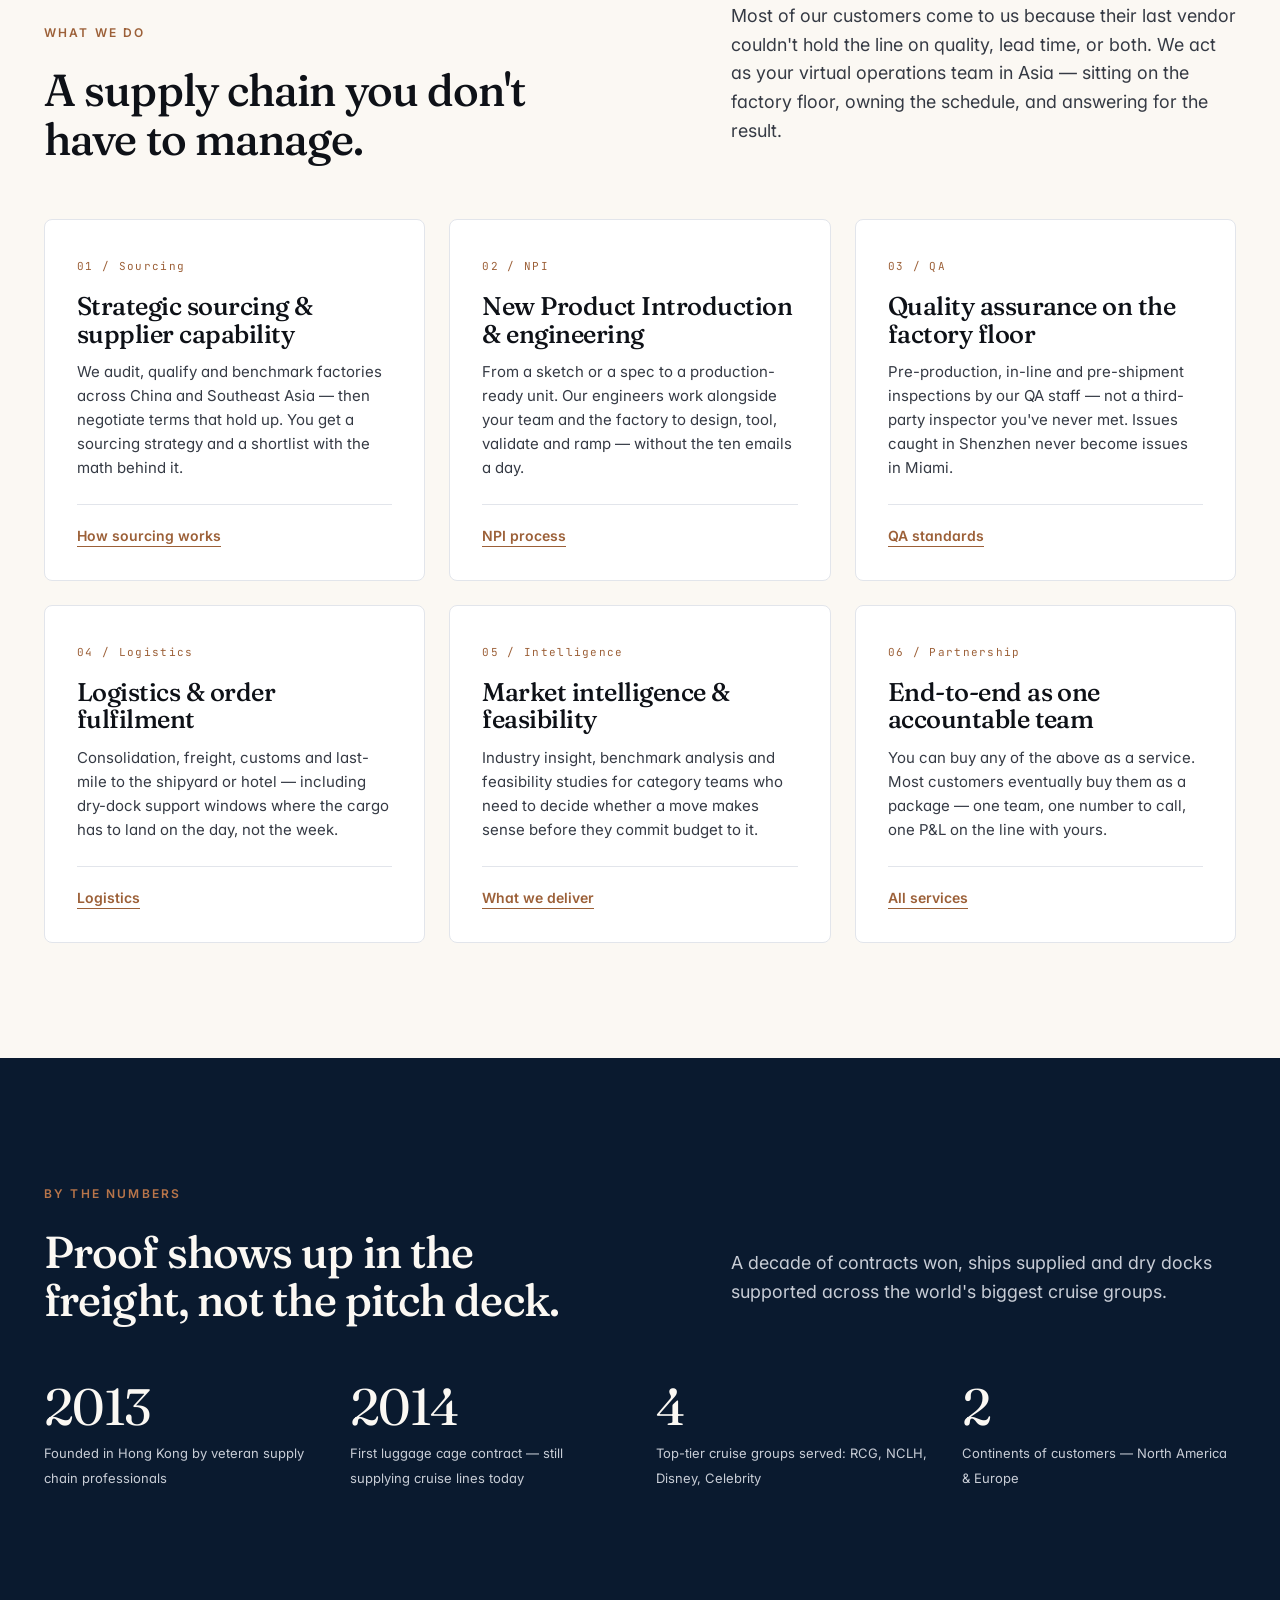
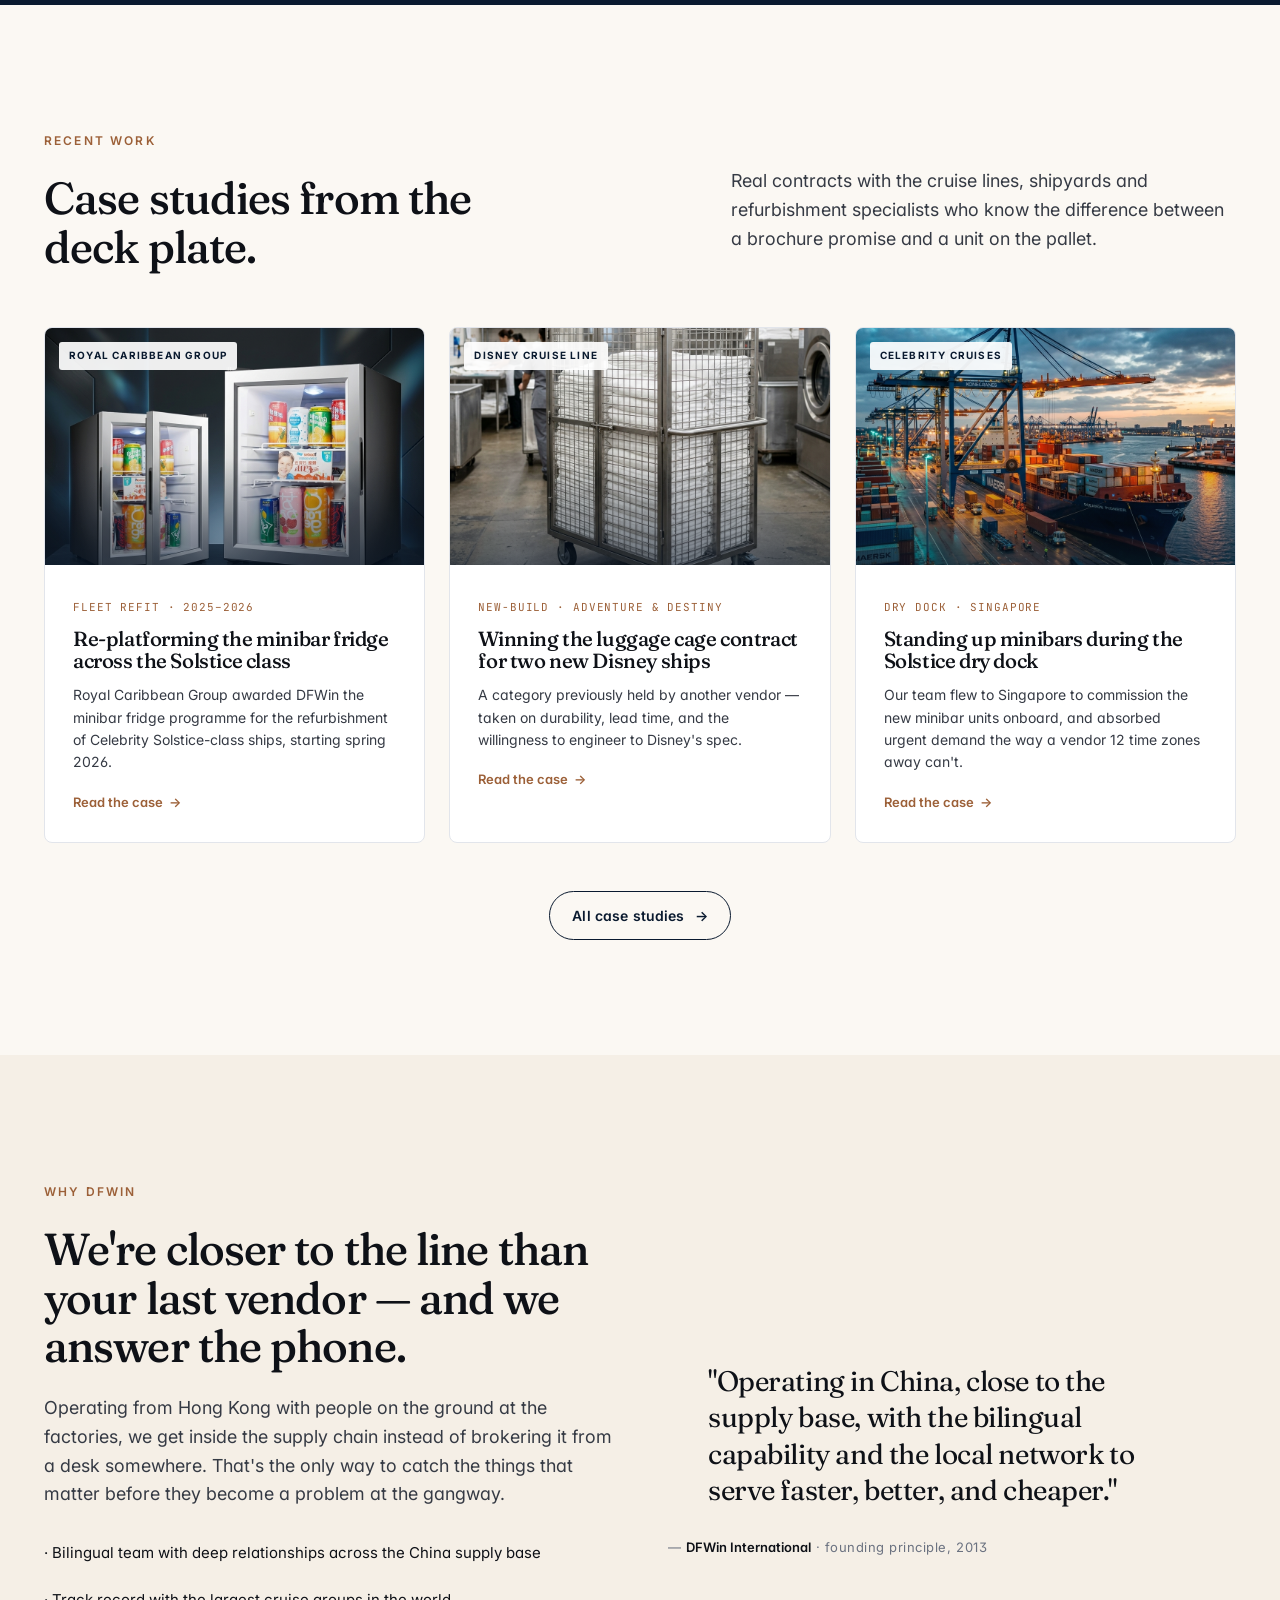
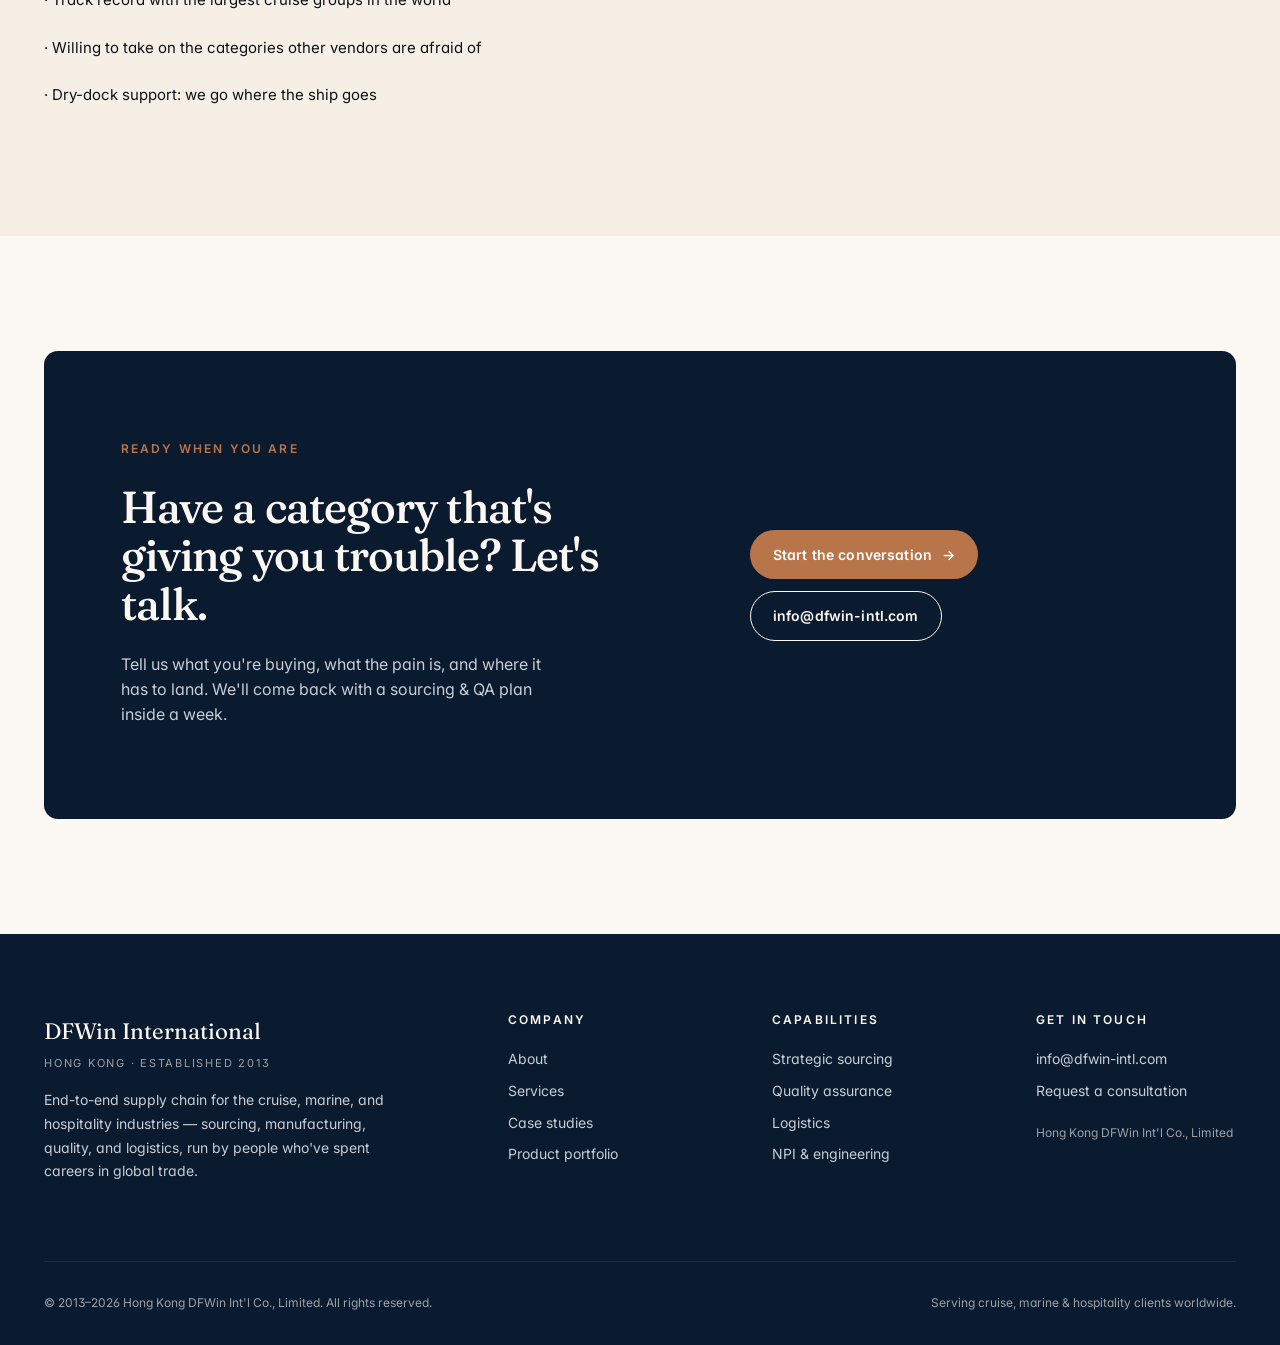
==== commit e0072f65: "a11y, SEO & perf pass: skip link, focus rings, canonicals, favicon, lazy loading, hero preload" ====
--- a/index.html
+++ b/index.html
@@ -9,14 +9,21 @@
   <meta property="og:type" content="website">
   <meta property="og:title" content="DFWin International — Global supply chain for cruise, marine &amp; hospitality">
   <meta property="og:description" content="Sourcing, NPI, quality assurance and logistics for the cruise and marine hospitality industry.">
-  <meta property="og:image" content="images/container_port.png">
+  <meta property="og:image" content="https://kevinmjones.github.io/dfwin-site/images/container_port.png">
+  <meta property="og:url" content="https://kevinmjones.github.io/dfwin-site/index.html">
   <meta property="og:site_name" content="DFWin International">
+  <meta property="og:locale" content="en_US">
+  <link rel="preload" as="image" href="images/container_port.png" fetchpriority="high">
   <link rel="preconnect" href="https://fonts.googleapis.com">
   <link rel="preconnect" href="https://fonts.gstatic.com" crossorigin>
   <link href="https://fonts.googleapis.com/css2?family=Fraunces:opsz,wght,SOFT@9..144,300..600,0..100&family=Inter:wght@400;500;600;700&family=JetBrains+Mono:wght@500&display=swap" rel="stylesheet">
   <link rel="stylesheet" href="assets/css/main.css">
+  <link rel="icon" href="favicon.svg" type="image/svg+xml">
+  <link rel="icon" href="favicon.svg" sizes="any">
+  <link rel="canonical" href="https://kevinmjones.github.io/dfwin-site/index.html">
 </head>
 <body>
+<a class="skip-link" href="#main-content">Skip to main content</a>
 
 <header class="nav" role="banner">
   <div class="nav-inner">
@@ -46,7 +53,7 @@
   </div>
 </header>
 
-<main>
+<main id="main-content">
 
   <!-- ============== HERO ============== -->
   <section class="hero" aria-labelledby="hero-h">
@@ -184,9 +191,9 @@
       </div>
 
       <div class="grid grid-3">
-        <a class="cs-card reveal" href="case-studies/royal-caribbean-minibar.html">
+        <a class="cs-card reveal" href="case-studies/royal-caribbean-minibar.html" aria-label="Read case study: Re-platforming the minibar fridge across the Celebrity Solstice class">
           <div class="cs-card-img">
-            <span class="cs-card-logo">Royal Caribbean</span>
+            <span class="cs-card-logo">Royal Caribbean Group</span>
             <img src="images/enhanced_minibar_1777583844009.png" alt="Minibar fridge installed in a cruise cabin">
           </div>
           <div class="cs-card-body">
@@ -197,7 +204,7 @@
           </div>
         </a>
 
-        <a class="cs-card reveal" href="case-studies/disney-cruise-luggage-cage.html" style="transition-delay: 80ms;">
+        <a class="cs-card reveal" href="case-studies/disney-cruise-luggage-cage.html" style="transition-delay: 80ms;" aria-label="Read case study: Disney Cruise Line luggage cage contracts for Adventure and Destiny">
           <div class="cs-card-img">
             <span class="cs-card-logo">Disney Cruise Line</span>
             <img src="images/laundry_cage_1777583398647.png" alt="Heavy-duty luggage cage on a cruise ship deck">
@@ -210,7 +217,7 @@
           </div>
         </a>
 
-        <a class="cs-card reveal" href="case-studies/celebrity-solstice-drydock.html" style="transition-delay: 160ms;">
+        <a class="cs-card reveal" href="case-studies/celebrity-solstice-drydock.html" style="transition-delay: 160ms;" aria-label="Read case study: Standing up minibars during the Celebrity Solstice dry dock in Singapore">
           <div class="cs-card-img">
             <span class="cs-card-logo">Celebrity Cruises</span>
             <img src="images/marine_engineering.png" alt="Engineer working dockside during a cruise ship dry dock">
--- a/assets/css/main.css
+++ b/assets/css/main.css
@@ -71,6 +71,36 @@
 a { color: inherit; text-decoration: none; }
 button { font: inherit; cursor: pointer; }
 
+/* ---------- Focus indicators (WCAG 2.4.7) ---------- */
+a:focus-visible,
+button:focus-visible,
+.btn:focus-visible,
+.btn-link:focus-visible {
+  outline: 2px solid var(--copper-600);
+  outline-offset: 3px;
+  border-radius: 3px;
+}
+.surface-dark a:focus-visible,
+.surface-dark button:focus-visible,
+.cta-band a:focus-visible,
+.footer a:focus-visible { outline-color: var(--cream-50); }
+
+/* ---------- Skip link (WCAG 2.4.1) ---------- */
+.skip-link {
+  position: absolute;
+  top: -100px;
+  left: 16px;
+  z-index: 100;
+  background: var(--navy-900);
+  color: var(--cream-50);
+  padding: 12px 20px;
+  font-weight: 600;
+  font-size: 14px;
+  border-radius: 4px;
+  transition: top 150ms ease;
+}
+.skip-link:focus { top: 12px; outline: 2px solid var(--copper-500); outline-offset: 2px; }
+
 /* ---------- Typography ---------- */
 .font-display { font-family: var(--font-display); font-optical-sizing: auto; }
 .eyebrow {
@@ -204,7 +234,7 @@
 .hero-grid { display: grid; grid-template-columns: 1fr; gap: 56px; align-items: end; }
 @media (min-width: 1000px) { .hero-grid { grid-template-columns: 1.15fr 1fr; gap: 80px; } }
 .hero h1 { margin-bottom: 28px; }
-.hero h1 em { font-style: italic; font-weight: 400; color: var(--copper-600); font-feature-settings: "ss01"; }
+.hero h1 em { font-style: italic; font-weight: 400; color: var(--copper-700); font-feature-settings: "ss01"; }
 .hero-meta { display: flex; flex-wrap: wrap; gap: 32px 48px; margin-top: 48px; padding-top: 32px; border-top: 1px solid var(--rule); }
 .hero-meta-item { font-size: 13px; color: var(--text-mute); max-width: 220px; }
 .hero-meta-item strong { display: block; font-family: var(--font-display); font-size: 2rem; font-weight: 500; color: var(--navy-900); letter-spacing: -0.02em; line-height: 1; margin-bottom: 6px; }
@@ -361,9 +391,9 @@
   transition: border-color 150ms ease, box-shadow 150ms ease;
 }
 .field input:focus, .field select:focus, .field textarea:focus {
-  outline: none;
+  outline: 2px solid var(--copper-600);
+  outline-offset: 1px;
   border-color: var(--navy-900);
-  box-shadow: 0 0 0 4px rgba(10,26,47,0.06);
 }
 .field textarea { min-height: 140px; resize: vertical; }
 
@@ -373,8 +403,7 @@
   .reveal.in { opacity: 1; transform: none; }
 }
 @media (prefers-reduced-motion: reduce) {
-  .reveal { opacity: 1; transform: none; }
-  * { animation: none !important; transition: none !important; }
+  .reveal { opacity: 1; transform: none; transition: none; }
 }
 
 /* ---------- Article (case study body) ---------- */
